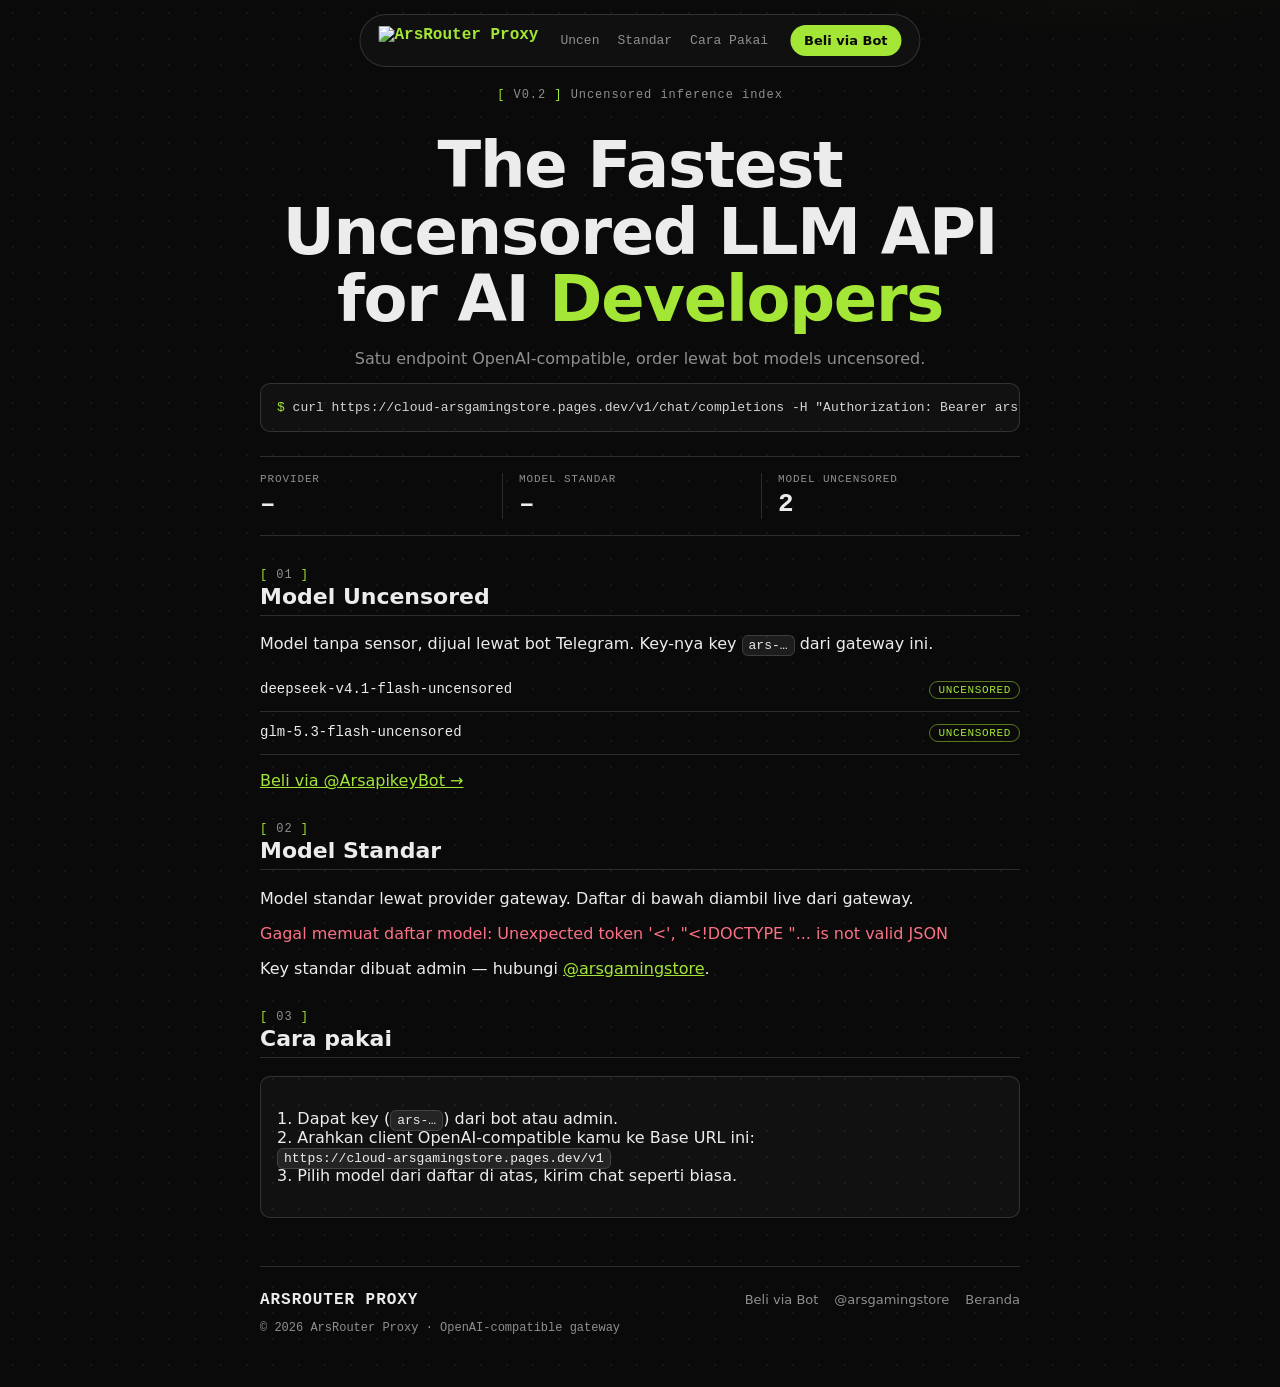
==== public/index.html @ 11e0d9fe "feat: tag hero jadi '[ V0.2 ] Uncensored inference index' - Menggantikan '[ v1 ] · GATEWAY AI WORKER" ====
<!DOCTYPE html>
<html lang="id">
<head>
<meta charset="utf-8">
<meta name="viewport" content="width=device-width, initial-scale=1">
<title>ArsRouter Proxy</title>
<style>
  :root {
    --bg: #0a0a0a;
    --glass: rgba(255, 255, 255, .06);
    --border: rgba(255, 255, 255, .14);
    --text: #ececec;
    --muted: #8f8f8f;
    --violet: #8b7bff;
    --cyan: #22d3ee;
    --lime: #a3e635;
  }
  body {
    font-family: system-ui, sans-serif;
    color: var(--text);
    margin: 0 auto;
    max-width: 760px;
    padding: 76px 24px 40px;
    background-color: var(--bg);
    background-image:
      radial-gradient(700px 300px at 85% -10%, rgba(163, 230, 53, .08), transparent 60%),
      radial-gradient(rgba(255, 255, 255, .055) 1px, transparent 1.5px);
    background-size: auto, 26px 26px;
  }
  h1 {
    font-size: 26px;
    letter-spacing: .01em;
    background: linear-gradient(90deg, #c4b5fd, #67e8f9);
    -webkit-background-clip: text;
    background-clip: text;
    color: transparent;
  }
  .brand { display: flex; align-items: center; gap: 14px; justify-content: center; }
  .brand h1 { margin: 0; }
  .sr-only {
    position: absolute; width: 1px; height: 1px; overflow: hidden;
    clip: rect(0, 0, 0, 0); white-space: nowrap;
  }
  h2 {
    font-size: 22px;
    margin-top: 32px;
    border-bottom: 1px solid var(--border);
    padding-bottom: 6px;
  }
  a { color: var(--lime); }
  .card {
    background: rgba(255, 255, 255, .03);
    border: 1px solid var(--border);
    border-radius: 10px;
    padding: 16px;
    margin-top: 12px;
  }
  .card:hover {
    border-color: rgba(255, 255, 255, .32);
  }
  code {
    background: rgba(255, 255, 255, .08);
    border: 1px solid var(--border);
    padding: 2px 6px;
    border-radius: 6px;
    word-break: break-all;
  }
  .mono { font-family: ui-monospace, monospace; }
  .bad { color: #fb7185; }
  /* Hero ala ModelRanker (rekreasi, bukan jiplakan): tag mono, headline
     tebal, snippet terminal, bar statistik dari endpoint publik. */
  .tag { font-family: ui-monospace, monospace; font-size: 12px; color: var(--muted); letter-spacing: .08em; text-align: center; }
  .lm { color: var(--lime); }
  .hero-head { font-size: 64px; line-height: 1.05; font-weight: 800; letter-spacing: -.02em; margin: 18px auto 12px; text-align: center; }
  .hero-sub { color: var(--muted); max-width: 640px; line-height: 1.6; margin: 0 auto; text-align: center; }
  .term { overflow-x: auto; white-space: nowrap; font-size: 13px; color: #d4d4d4; }
  .stats { display: flex; flex-wrap: wrap; border-top: 1px solid var(--border); border-bottom: 1px solid var(--border); padding: 16px 0; margin: 24px 0 8px; font-family: ui-monospace, monospace; }
  .stats .cell { flex: 1; min-width: 120px; padding: 0 16px; border-left: 1px solid var(--border); }
  .stats .cell:first-child { border-left: none; padding-left: 0; }
  .stats .cell small { display: block; font-size: 11px; letter-spacing: .08em; color: var(--muted); }
  .stats .cell b { display: block; font-size: 26px; color: var(--text); margin-top: 4px; }
  .mrow { display: flex; justify-content: space-between; align-items: baseline; gap: 12px; padding: 12px 0; border-bottom: 1px solid var(--border); font-family: ui-monospace, monospace; font-size: 14px; }
  .pill { font-family: ui-monospace, monospace; font-size: 11px; letter-spacing: .06em; color: var(--lime); border: 1px solid rgba(163, 230, 53, .5); border-radius: 999px; padding: 2px 8px; white-space: nowrap; }
  footer { border-top: 1px solid var(--border); margin-top: 48px; padding: 24px 0 8px; display: flex; flex-wrap: wrap; gap: 12px 24px; justify-content: space-between; align-items: baseline; }
  .foot-brand { font-weight: 700; letter-spacing: .06em; }
  .foot-links { display: flex; gap: 16px; }
  .foot-links a { color: var(--muted); text-decoration: none; font-size: 13px; }
  .foot-copy { color: var(--muted); font-size: 12px; }
  .sec-tag { font-family: ui-monospace, monospace; font-size: 12px; color: var(--muted); letter-spacing: .08em; margin: 32px 0 2px; }
  .sec-tag + h2 { margin-top: 0; }
  /* Navbar ala Apple-style (rekreasi CSS vanilla): pill kaca melayang,
     fixed di atas, membesar halus saat hover. Brand tetap teks (hero
     sudah pakai logo PNG transparan; navbar sengaja tidak pakai gambar).
     Link hanya anchor section + CTA bot. SENGAJA tidak ada:
     ikon search (tidak ada fungsi search) dan tombol Login (admin tidak
     di-link dari landing, sesuai guard di bawah). */
  .navbar {
    position: fixed; top: 14px; left: 50%; transform: translateX(-50%);
    display: flex; align-items: center; gap: 22px;
    padding: 10px 18px; max-width: calc(100% - 32px); box-sizing: border-box;
    background: #101010;
    border: 1px solid var(--border); border-radius: 999px;
    z-index: 50;
    transition: border-color .25s ease;
  }
  .navbar:hover { border-color: rgba(163, 230, 53, .45); }
  .nav-brand {
    font-family: ui-monospace, monospace;
    font-weight: 700; white-space: nowrap; text-decoration: none;
    color: var(--lime); background: none;
    -webkit-background-clip: initial; background-clip: initial;
  }
  .nav-logo { height: 30px; width: auto; display: block; }
  .nav-links { display: flex; gap: 18px; }
  .nav-links a { color: var(--muted); text-decoration: none; font-family: ui-monospace, monospace; font-size: 13px; white-space: nowrap; }
  .nav-links a:hover { color: var(--text); }
  .nav-links a.active { color: var(--lime); font-weight: 600; }
  .nav-cta {
    background: var(--lime); color: #0a0a0a;
    text-decoration: none; font-size: 13px; font-weight: 700;
    padding: 8px 14px; border-radius: 999px; white-space: nowrap;
  }
  .b-short { display: none; }
  h2 { scroll-margin-top: 80px; }
  @media (max-width: 560px) {
    .hero-head { font-size: 38px; }
    .navbar { gap: 12px; padding: 8px 12px; overflow-x: auto; scrollbar-width: none; }
    .navbar::-webkit-scrollbar { display: none; }
    .nav-links { gap: 10px; }
    .nav-links a { font-size: 13px; }
    .stats .cell { min-width: 100px; padding: 0 12px; }
    .b-full { display: none; }
    .b-short { display: inline; }
  }
  @media (prefers-reduced-motion: reduce) {
    .card { animation: none; transition: none; }
    .navbar { transition: none; }
  }
</style>
</head>
<body>
<!-- Landing publik. SENGAJA tidak ada di sini: form login admin, status
     admin, /api/health, /api/admin, dan link apa pun ke halaman admin.
     Admin tinggal di /admin/ dan tidak di-link dari halaman ini.
     Navbar di bawah juga tidak punya tombol Login / ikon search. -->
<nav class="navbar">
  <a class="nav-brand" href="#top" data-view="all"><img src="/logo-lime.png" class="nav-logo" alt="ArsRouter Proxy"></a>
  <span class="nav-links">
    <a href="#uncen" data-view="uncen">Uncen</a>
    <a href="#standar" data-view="standar">Standar</a>
    <a href="#cara" data-view="cara"><span class="b-full">Cara Pakai</span><span class="b-short">Cara</span></a>
  </span>
  <a class="nav-cta" href="https://t.me/ArsapikeyBot"><span class="b-full">Beli via Bot</span><span class="b-short">Beli</span></a>
</nav>
<p class="tag"><span class="lm">[</span> V0.2 <span class="lm">]</span> Uncensored inference index</p>
<div class="brand" id="top"><h1 class="sr-only">ArsRouter Proxy</h1></div>
<p class="hero-head">The Fastest Uncensored LLM API for AI <span class="lm">Developers</span></p>
<p class="hero-sub">Satu endpoint OpenAI-compatible, order lewat bot models uncensored.</p>
<div class="card mono term"><span class="lm">$</span> curl https://cloud-arsgamingstore.pages.dev/v1/chat/completions -H "Authorization: Bearer ars-…"</div>
<div class="stats">
  <span class="cell"><small>PROVIDER</small><b id="statProviders">–</b></span>
  <span class="cell"><small>MODEL STANDAR</small><b id="statModels">–</b></span>
  <span class="cell"><small>MODEL UNCENSORED</small><b>2</b></span>
</div>

<div id="view-uncen">
<p class="sec-tag"><span class="lm">[</span> 01 <span class="lm">]</span></p>
<h2 id="uncen">Model Uncensored</h2>
<p>Model tanpa sensor, dijual lewat bot Telegram. Key-nya key <code>ars-…</code> dari gateway ini.</p>
<!-- Daftar ini HARUS sama dengan HYBRID_MODELS di ars-reseller-bot/src/lib/bot.js.
     Kalau bot nambah model, update juga daftar di bawah. -->
<div class="mrow">deepseek-v4.1-flash-uncensored<span class="pill">UNCENSORED</span></div>
<div class="mrow">glm-5.3-flash-uncensored<span class="pill">UNCENSORED</span></div>
<p><a href="https://t.me/ArsapikeyBot">Beli via @ArsapikeyBot →</a></p>
</div>

<div id="view-standar">
<p class="sec-tag"><span class="lm">[</span> 02 <span class="lm">]</span></p>
<h2 id="standar">Model Standar</h2>
<p>Model standar lewat provider gateway. Daftar di bawah diambil live dari gateway.</p>
<div id="stdModels">Memuat daftar model…</div>
<p>Key standar dibuat admin — hubungi <a href="https://t.me/arsgamingstore">@arsgamingstore</a>.</p>
</div>

<div id="view-cara">
<p class="sec-tag"><span class="lm">[</span> 03 <span class="lm">]</span></p>
<h2 id="cara">Cara pakai</h2>
<div class="card">
  <p>1. Dapat key (<code>ars-…</code>) dari bot atau admin.<br>
  2. Arahkan client OpenAI-compatible kamu ke Base URL ini:<br>
  <code>https://cloud-arsgamingstore.pages.dev/v1</code><br>
  3. Pilih model dari daftar di atas, kirim chat seperti biasa.</p>
</div>
</div>

<footer>
  <div class="foot-brand mono">ARSROUTER PROXY</div>
  <div class="foot-links">
    <a href="https://t.me/ArsapikeyBot">Beli via Bot</a>
    <a href="https://t.me/arsgamingstore">@arsgamingstore</a>
    <a href="#top" data-view="all">Beranda</a>
  </div>
  <div class="foot-copy mono">© 2026 ArsRouter Proxy · OpenAI-compatible gateway</div>
</footer>

<script>
const esc = (s) => String(s).replace(/[&<>"']/g, (c) => ({ "&": "&amp;", "<": "&lt;", ">": "&gt;", '"': "&quot;", "'": "&#39;" }[c]));
async function loadModels() {
  const el = document.getElementById("stdModels");
  try {
    const r = await fetch("/v1/models");
    const d = await r.json();
    const models = d.data || [];
    el.innerHTML = models.length
      ? models.map((m) => `<div class="mrow"><span>${esc(m.id)}</span></div>`).join("")
      : "<p>Belum ada model standar terkonfigurasi.</p>";
  } catch (e) {
    el.innerHTML = '<span class="bad">Gagal memuat daftar model: ' + esc(e.message) + "</span>";
  }
}
loadModels();
// Bar statistik hero dari endpoint publik /api/health (jumlah provider +
// model standar). Gagal fetch = tetap "–", tidak pernah angka karangan.
async function loadStats() {
  try {
    const r = await fetch("/api/health");
    const d = await r.json();
    if (typeof d.providers === "number") document.getElementById("statProviders").textContent = d.providers;
    if (typeof d.models === "number") document.getElementById("statModels").textContent = d.models;
  } catch (e) { /* tetap "–" */ }
}
loadStats();
// Navbar jadi pemindah tampilan (seperti dashboard): klik section tampil
// sendiri, sisanya sembunyi; klik brand tampilkan semua lagi + ke atas.
// Tanpa JS, href anchor tetap jalan (scroll ke section).
const LAND_VIEWS = ["uncen", "standar", "cara"];
function showLandingView(view) {
  LAND_VIEWS.forEach((v) => {
    const el = document.getElementById("view-" + v);
    if (el) el.style.display = (view === "all" || v === view) ? "block" : "none";
  });
  document.querySelectorAll(".nav-links a[data-view]").forEach((a) => {
    a.classList.toggle("active", a.dataset.view === view);
  });
  window.scrollTo(0, 0);
}
document.querySelectorAll("a[data-view]").forEach((a) => {
  a.addEventListener("click", (e) => { e.preventDefault(); showLandingView(a.dataset.view); });
});
</script>
</body>
</html>
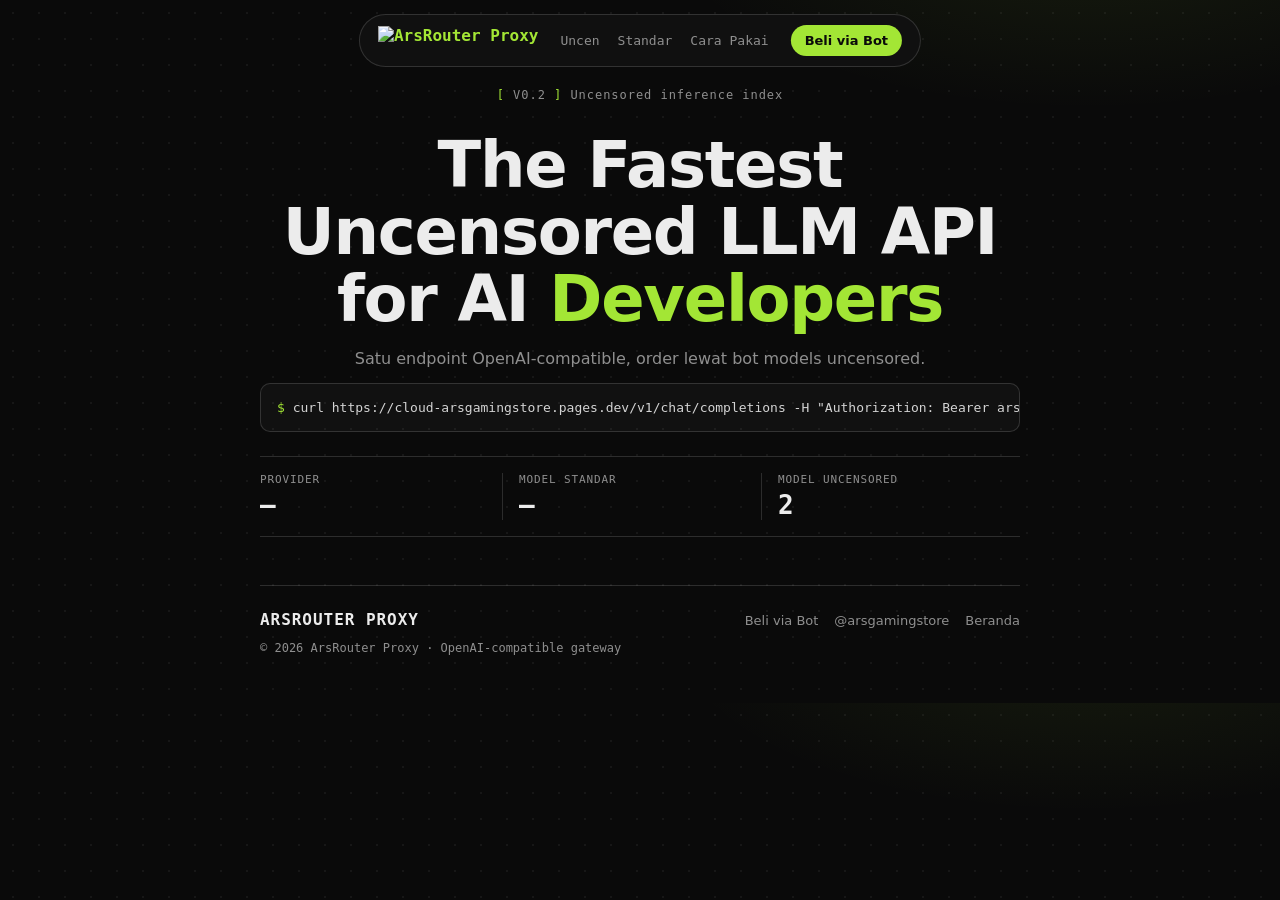
==== commit 818bf7e4: "feat: halaman utama default cuma hero, section hanya via navbar - 'all' view dihapus: brand + Berand" ====
--- a/public/index.html
+++ b/public/index.html
@@ -144,7 +144,7 @@
      Admin tinggal di /admin/ dan tidak di-link dari halaman ini.
      Navbar di bawah juga tidak punya tombol Login / ikon search. -->
 <nav class="navbar">
-  <a class="nav-brand" href="#top" data-view="all"><img src="/logo-lime.png" class="nav-logo" alt="ArsRouter Proxy"></a>
+  <a class="nav-brand" href="#top" data-view="home"><img src="/logo-lime.png" class="nav-logo" alt="ArsRouter Proxy"></a>
   <span class="nav-links">
     <a href="#uncen" data-view="uncen">Uncen</a>
     <a href="#standar" data-view="standar">Standar</a>
@@ -198,7 +198,7 @@
   <div class="foot-links">
     <a href="https://t.me/ArsapikeyBot">Beli via Bot</a>
     <a href="https://t.me/arsgamingstore">@arsgamingstore</a>
-    <a href="#top" data-view="all">Beranda</a>
+    <a href="#top" data-view="home">Beranda</a>
   </div>
   <div class="foot-copy mono">© 2026 ArsRouter Proxy · OpenAI-compatible gateway</div>
 </footer>
@@ -231,13 +231,14 @@
 }
 loadStats();
 // Navbar jadi pemindah tampilan (seperti dashboard): klik section tampil
-// sendiri, sisanya sembunyi; klik brand tampilkan semua lagi + ke atas.
+// sendiri, sisanya sembunyi; brand/Beranda balik ke hero saja (semua
+// section sembunyi) — isi tidak ditumpuk di halaman utama.
 // Tanpa JS, href anchor tetap jalan (scroll ke section).
 const LAND_VIEWS = ["uncen", "standar", "cara"];
 function showLandingView(view) {
   LAND_VIEWS.forEach((v) => {
     const el = document.getElementById("view-" + v);
-    if (el) el.style.display = (view === "all" || v === view) ? "block" : "none";
+    if (el) el.style.display = (v === view) ? "block" : "none";
   });
   document.querySelectorAll(".nav-links a[data-view]").forEach((a) => {
     a.classList.toggle("active", a.dataset.view === view);
@@ -247,6 +248,8 @@
 document.querySelectorAll("a[data-view]").forEach((a) => {
   a.addEventListener("click", (e) => { e.preventDefault(); showLandingView(a.dataset.view); });
 });
+// Default: halaman utama cuma hero, section muncul hanya via navbar.
+showLandingView("home");
 </script>
 </body>
 </html>
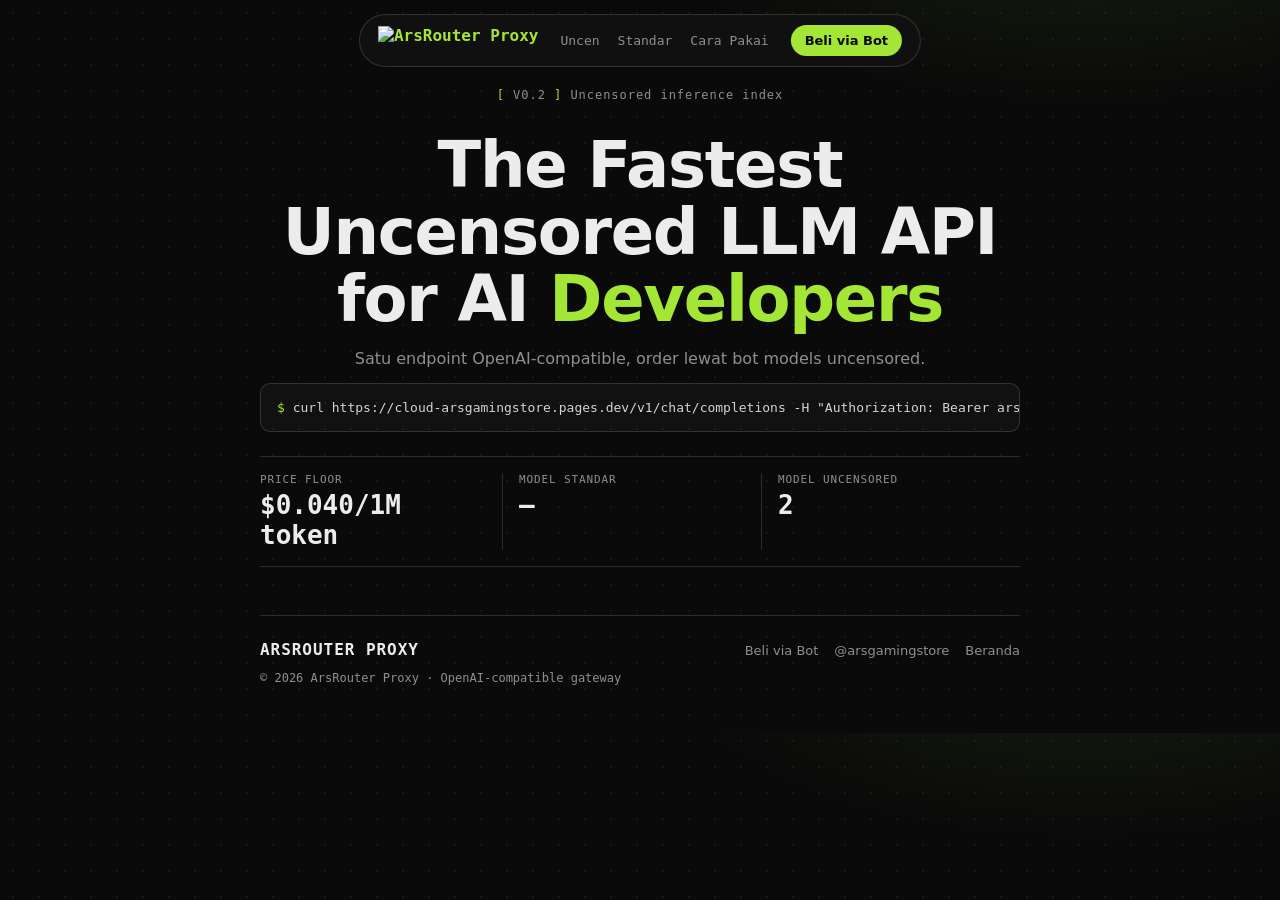
==== commit c87dd095: "feat: sel statistik PROVIDER jadi PRICE FLOOR statis - Sel pertama bar stats: PROVIDER/1 diganti 'PR" ====
--- a/public/index.html
+++ b/public/index.html
@@ -158,7 +158,7 @@
 <p class="hero-sub">Satu endpoint OpenAI-compatible, order lewat bot models uncensored.</p>
 <div class="card mono term"><span class="lm">$</span> curl https://cloud-arsgamingstore.pages.dev/v1/chat/completions -H "Authorization: Bearer ars-…"</div>
 <div class="stats">
-  <span class="cell"><small>PROVIDER</small><b id="statProviders">–</b></span>
+  <span class="cell"><small>PRICE FLOOR</small><b>$0.040/1M token</b></span>
   <span class="cell"><small>MODEL STANDAR</small><b id="statModels">–</b></span>
   <span class="cell"><small>MODEL UNCENSORED</small><b>2</b></span>
 </div>
@@ -219,13 +219,13 @@
   }
 }
 loadModels();
-// Bar statistik hero dari endpoint publik /api/health (jumlah provider +
-// model standar). Gagal fetch = tetap "–", tidak pernah angka karangan.
+// Bar statistik hero: MODEL STANDAR live dari endpoint publik /api/health
+// (gagal fetch = tetap "–", tidak pernah angka karangan); PRICE FLOOR
+// statis sesuai copy user, MODEL UNCENSORED statis (sinkron HYBRID_MODELS).
 async function loadStats() {
   try {
     const r = await fetch("/api/health");
     const d = await r.json();
-    if (typeof d.providers === "number") document.getElementById("statProviders").textContent = d.providers;
     if (typeof d.models === "number") document.getElementById("statModels").textContent = d.models;
   } catch (e) { /* tetap "–" */ }
 }
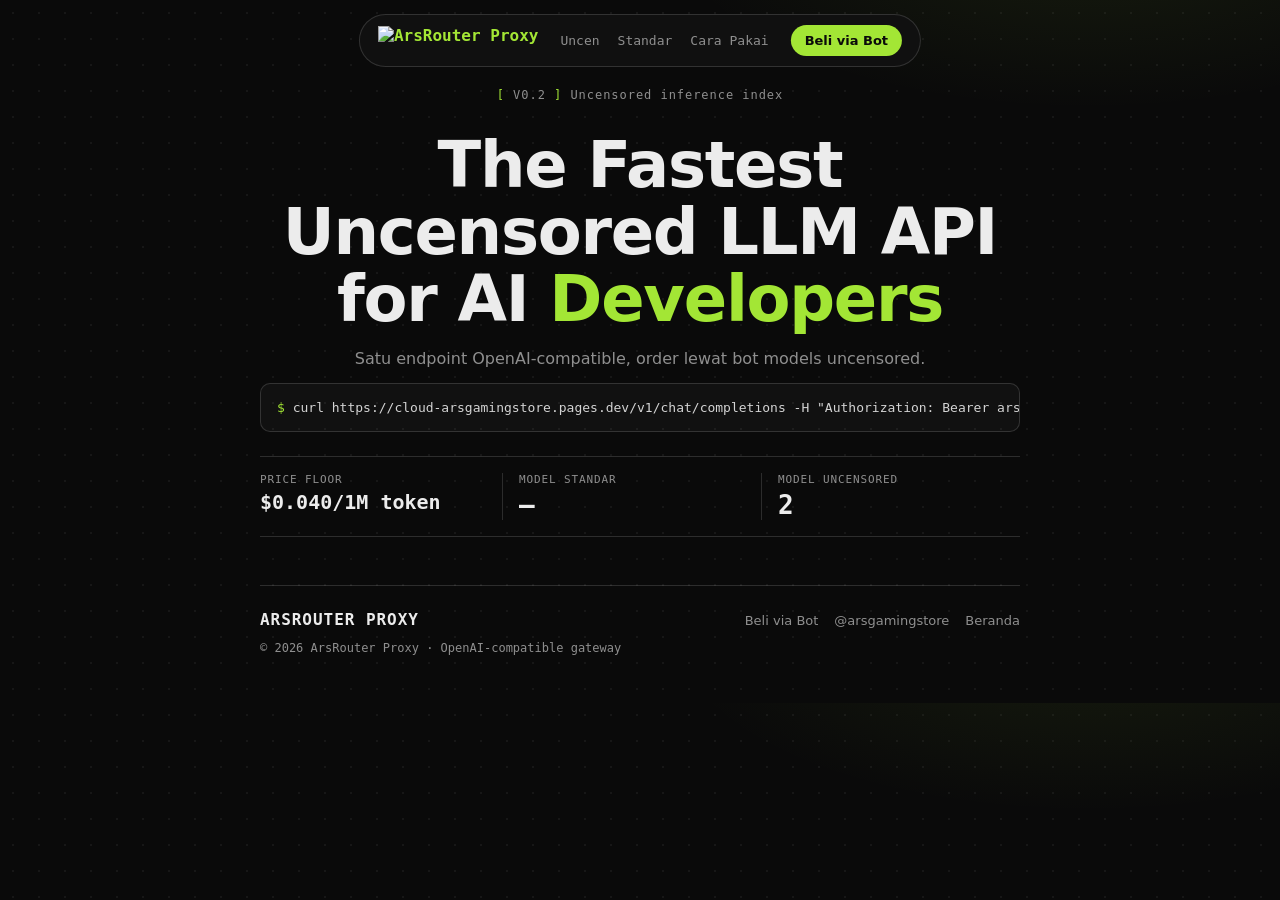
==== commit 7b0a82dc: "fix: nilai PRICE FLOOR satu baris (font 20px khusus sel itu) - '$0.040/1M token' di 26px tidak muat " ====
--- a/public/index.html
+++ b/public/index.html
@@ -79,6 +79,7 @@
   .stats .cell:first-child { border-left: none; padding-left: 0; }
   .stats .cell small { display: block; font-size: 11px; letter-spacing: .08em; color: var(--muted); }
   .stats .cell b { display: block; font-size: 26px; color: var(--text); margin-top: 4px; }
+  .stats .cell b.floor { font-size: 20px; }
   .mrow { display: flex; justify-content: space-between; align-items: baseline; gap: 12px; padding: 12px 0; border-bottom: 1px solid var(--border); font-family: ui-monospace, monospace; font-size: 14px; }
   .pill { font-family: ui-monospace, monospace; font-size: 11px; letter-spacing: .06em; color: var(--lime); border: 1px solid rgba(163, 230, 53, .5); border-radius: 999px; padding: 2px 8px; white-space: nowrap; }
   footer { border-top: 1px solid var(--border); margin-top: 48px; padding: 24px 0 8px; display: flex; flex-wrap: wrap; gap: 12px 24px; justify-content: space-between; align-items: baseline; }
@@ -158,7 +159,7 @@
 <p class="hero-sub">Satu endpoint OpenAI-compatible, order lewat bot models uncensored.</p>
 <div class="card mono term"><span class="lm">$</span> curl https://cloud-arsgamingstore.pages.dev/v1/chat/completions -H "Authorization: Bearer ars-…"</div>
 <div class="stats">
-  <span class="cell"><small>PRICE FLOOR</small><b>$0.040/1M token</b></span>
+  <span class="cell"><small>PRICE FLOOR</small><b class="floor">$0.040/1M token</b></span>
   <span class="cell"><small>MODEL STANDAR</small><b id="statModels">–</b></span>
   <span class="cell"><small>MODEL UNCENSORED</small><b>2</b></span>
 </div>
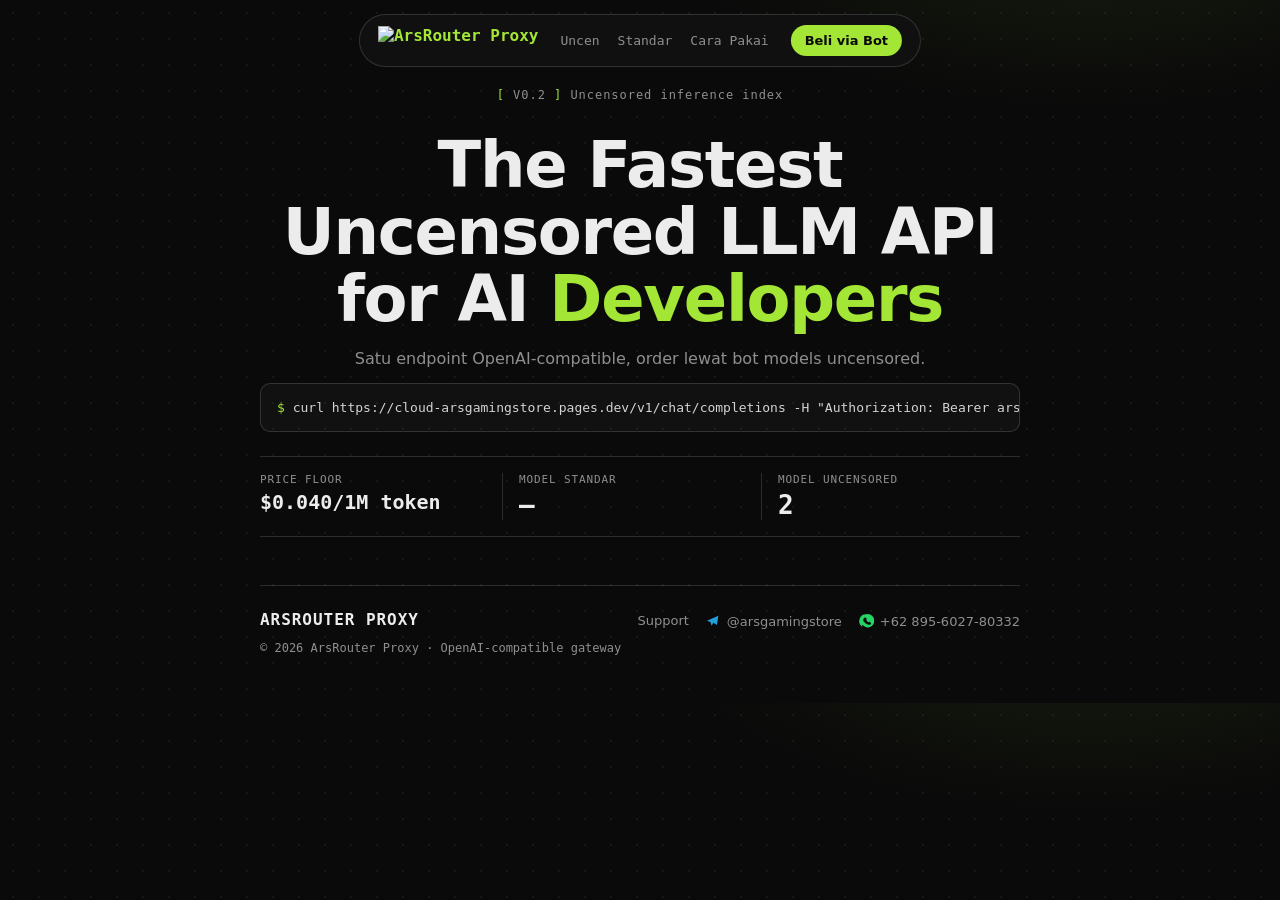
==== commit 51ee7327: "feat: footer jadi Support + kontak Telegram & WhatsApp - Baris link footer lama (Beli via Bot / @ars" ====
--- a/public/index.html
+++ b/public/index.html
@@ -86,6 +86,8 @@
   .foot-brand { font-weight: 700; letter-spacing: .06em; }
   .foot-links { display: flex; gap: 16px; }
   .foot-links a { color: var(--muted); text-decoration: none; font-size: 13px; }
+  .foot-links .foot-label { color: var(--muted); font-size: 13px; }
+  .foot-ic { width: 16px; height: 16px; vertical-align: -3px; margin-right: 6px; }
   .foot-copy { color: var(--muted); font-size: 12px; }
   .sec-tag { font-family: ui-monospace, monospace; font-size: 12px; color: var(--muted); letter-spacing: .08em; margin: 32px 0 2px; }
   .sec-tag + h2 { margin-top: 0; }
@@ -197,9 +199,9 @@
 <footer>
   <div class="foot-brand mono">ARSROUTER PROXY</div>
   <div class="foot-links">
-    <a href="https://t.me/ArsapikeyBot">Beli via Bot</a>
-    <a href="https://t.me/arsgamingstore">@arsgamingstore</a>
-    <a href="#top" data-view="home">Beranda</a>
+    <span class="foot-label">Support</span>
+    <a href="https://t.me/arsgamingstore"><svg class="foot-ic" viewBox="0 0 24 24" aria-hidden="true"><path fill="#229ED9" d="M20 4 3 11.5 8 13.5 10 19 12.5 14.5 18 18 20 4Z"/></svg>@arsgamingstore</a>
+    <a href="https://wa.me/62895602780332"><svg class="foot-ic" viewBox="0 0 24 24" aria-hidden="true"><path fill="#25D366" d="M12 2a10 10 0 0 0-5.2 18.6L5 22l1.6-4.2A10 10 0 1 0 12 2Z"/><path fill="#0a0a0a" d="M9.5 7.5c.8-.8 1.8-.8 2.5 0l.8.8c.4.4.4 1 0 1.4l-.4.4c-.2.2-.1.6.2.9.8 1 1.8 2 2.8 2.8.3.3.7.4.9.2l.4-.4c.4-.4 1-.4 1.4 0l.8.8c.8.7.8 1.7 0 2.5-1.6 1.6-5.5.9-8.9-2.5S7.9 9.1 9.5 7.5Z"/></svg>+62 895-6027-80332</a>
   </div>
   <div class="foot-copy mono">© 2026 ArsRouter Proxy · OpenAI-compatible gateway</div>
 </footer>
